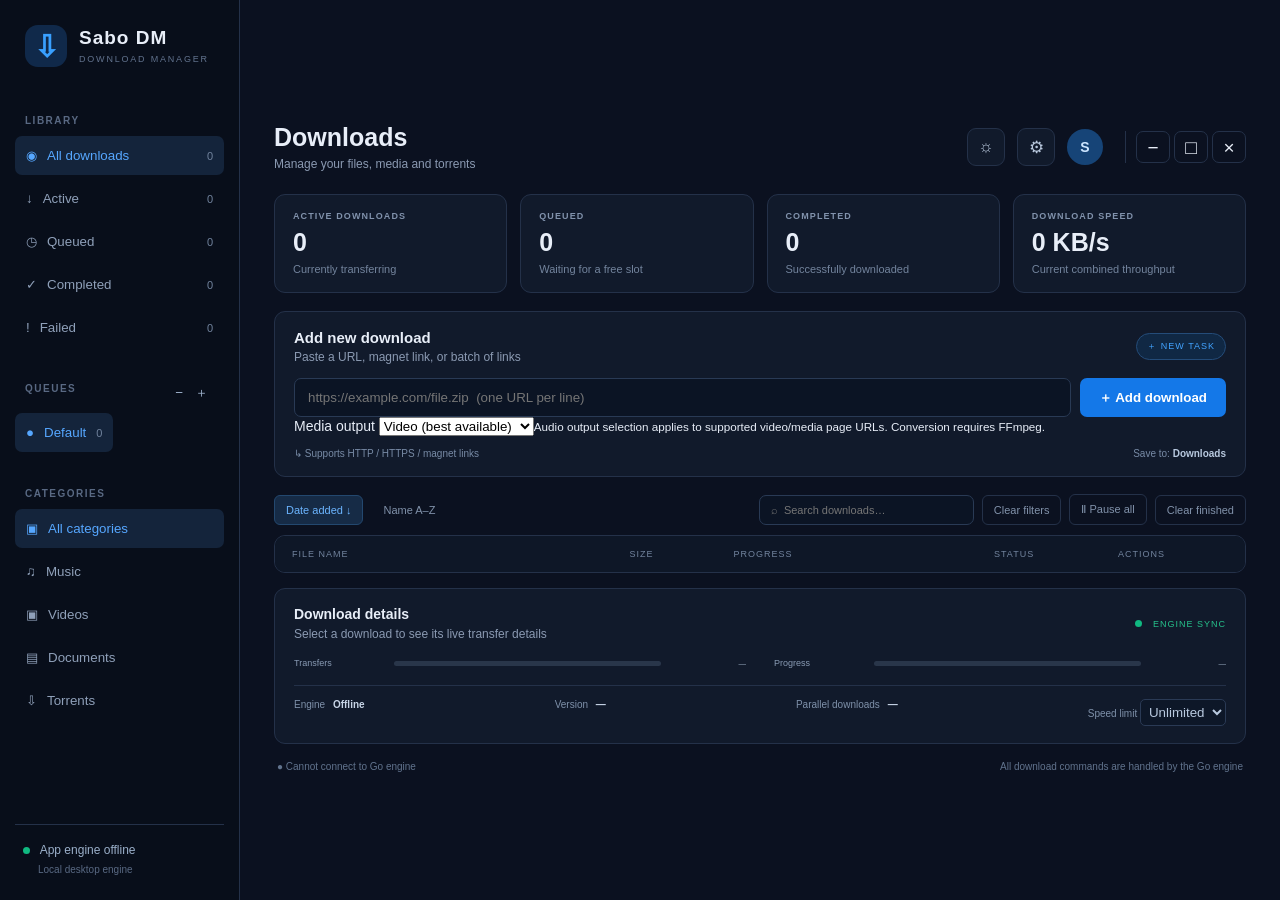
==== ui-preview/index.html @ c89e00c9 "Fix browser integration, confirmation flow, audio formats and updater" ====
<!doctype html>
<html lang="en"><head><meta charset="utf-8"><meta name="viewport" content="width=device-width,initial-scale=1"><title>Sabo DM — Download Manager</title><link rel="stylesheet" href="style.css"></head>
<body>
<div class="app">
  <aside class="sidebar">
    <div class="brand"><div class="logo">⇩</div><div><b>Sabo DM</b><small>DOWNLOAD MANAGER</small></div></div>
    <div class="navlabel">LIBRARY</div>
    <button class="nav active" data-filter="all">◉ <span>All downloads</span><i id="allCount">0</i></button>
    <button class="nav" data-filter="active">↓ <span>Active</span><i id="activeCount">0</i></button>
    <button class="nav" data-filter="queued">◷ <span>Queued</span><i id="queuedCount">0</i></button>
    <button class="nav" data-filter="done">✓ <span>Completed</span><i id="doneCount">0</i></button>
    <button class="nav" data-filter="failed">! <span>Failed</span><i id="failedCount">0</i></button>
    <div class="navlabel gap">QUEUES <span><button id="deleteQueue" title="Delete selected queue" aria-label="Delete selected queue">−</button><button id="addQueue" title="Create queue" aria-label="Create queue">＋</button></span></div>
    <div id="queuesList"><button class="nav active" data-queue="Default">● <span>Default</span><i>0</i></button></div>
    <div class="navlabel gap">CATEGORIES</div>
    <button class="nav category active" data-category="all">▣ <span>All categories</span></button>
    <button class="nav category" data-category="Music">♫ <span>Music</span></button>
    <button class="nav category" data-category="Videos">▣ <span>Videos</span></button>
    <button class="nav category" data-category="Documents">▤ <span>Documents</span></button>
    <button class="nav category" data-category="Torrents">⇩ <span>Torrents</span></button>
    <div class="sidebar-bottom"><span class="dot"></span> <span id="engineStatus">Connecting to Sabo DM…</span><small>Local desktop engine</small></div>
  </aside>
  <main>
    <header><div><h1>Downloads</h1><p>Manage your files, media and torrents</p></div>
      <div class="header-actions"><button class="iconbtn" id="theme" title="Toggle theme" aria-label="Toggle theme">☼</button><button class="iconbtn" id="settings" title="Settings" aria-label="Settings">⚙</button><div class="avatar" title="Sabo DM">S</div>
        <div class="window-controls" aria-label="Window controls"><button class="windowbtn" id="winMin" title="Minimize" aria-label="Minimize">−</button><button class="windowbtn" id="winMax" title="Maximize / Restore" aria-label="Maximize / Restore">□</button><button class="windowbtn close" id="winClose" title="Exit Sabo DM" aria-label="Exit Sabo DM">×</button></div>
      </div>
    </header>
    <section class="stats"><article><small>ACTIVE DOWNLOADS</small><strong id="statActive">0</strong><span>Currently transferring</span></article><article><small>QUEUED</small><strong id="statQueued">0</strong><span>Waiting for a free slot</span></article><article><small>COMPLETED</small><strong id="statDone">0</strong><span>Successfully downloaded</span></article><article><small>DOWNLOAD SPEED</small><strong id="statSpeed">0 KB/s</strong><span>Current combined throughput</span></article></section>
    <section class="addpanel"><div class="addtitle"><div><h2>Add new download</h2><p>Paste a URL, magnet link, or batch of links</p></div><span class="pill">＋ NEW TASK</span></div><div class="urlrow"><input id="url" placeholder="https://example.com/file.zip  (one URL per line)"/><button id="add" class="primary">＋ Add download</button></div><div class="media-options"><label>Media output <select id="mediaMode"><option value="video">Video (best available)</option><option value="mp3">Audio · MP3</option><option value="m4a">Audio · M4A</option><option value="aac">Audio · AAC</option><option value="opus">Audio · Opus</option><option value="wav">Audio · WAV</option><option value="flac">Audio · FLAC</option><option value="original">Audio · Original format</option></select></label><small>Audio output selection applies to supported video/media page URLs. Conversion requires FFmpeg.</small></div><div class="addfoot"><span>↳ Supports HTTP / HTTPS / magnet links</span><span>Save to: <b id="saveDir">Downloads</b></span></div></section>
    <section class="toolbar"><div class="tabs"><button class="tab selected" id="sortDate">Date added ↓</button><button class="tab" id="sortName">Name A–Z</button></div><div class="tools"><input id="search" placeholder="⌕  Search downloads…"/><button class="smallbtn" id="clear">Clear filters</button><button class="smallbtn" id="pauseAll">Ⅱ Pause all</button><button class="smallbtn" id="clearFinished">Clear finished</button></div></section>
    <section class="download-list" id="list"><div class="listhead"><span>FILE NAME</span><span>SIZE</span><span>PROGRESS</span><span>STATUS</span><span>ACTIONS</span></div><div id="rows"></div></section>
    <section class="detail"><div class="detailhead"><div><h3>Download details</h3><p id="detailText">Select a download to see its live transfer details</p></div><span class="live"><i></i> ENGINE SYNC</span></div><div class="segments"><div><span>Transfers</span><div class="track"><b id="detailTransfer" style="width:0%"></b></div><small id="detailSegmentCount">—</small></div><div><span>Progress</span><div class="track"><b id="detailProgress" style="width:0%"></b></div><small id="detailPercent">—</small></div></div><div class="detailfoot"><span>Engine <b id="engineReady">Checking…</b></span><span>Version <b id="appVersion">—</b></span><span>Parallel downloads <b id="parallelCount">—</b></span><label>Speed limit <select id="speedLimit"><option value="0">Unlimited</option><option value="1024">1 MB/s</option><option value="5120">5 MB/s</option><option value="10240">10 MB/s</option></select></label></div></section>
    <footer><span id="footerStatus">● Connecting to engine…</span><span>All download commands are handled by the Go engine</span></footer>
  </main>
</div>
<div id="settingsPanel" class="modal hidden" role="dialog" aria-modal="true" aria-labelledby="settingsTitle"><div class="modal-card settings-card"><div class="modal-head"><div><h2 id="settingsTitle">Sabo DM Settings</h2><p>Application tools, updates and appearance</p></div><button id="settingsClose" class="windowbtn" aria-label="Close settings">×</button></div>
  <div class="settings-section"><h3>Appearance</h3><label class="setting-row">Theme <select id="appearance"><option value="dark">Dark</option><option value="light">Light</option></select></label></div>
  <div class="settings-section"><h3>Media tools</h3><div class="tool-row"><div><b>FFmpeg / FFprobe</b><small id="ffmpegStatus">Checking… — required for MP3, AAC, Opus, WAV and FLAC conversion.</small></div><button id="installFFmpeg" class="smallbtn">Install FFmpeg</button></div><div class="tool-row"><div><b>yt-dlp</b><small id="ytdlpStatus">Checking… — required for supported video and audio sites.</small></div><button id="updateYtDlp" class="smallbtn">Install / Update</button></div></div>
  <div class="settings-section"><h3>Software update</h3><div class="tool-row"><div><b>Update Version</b><small id="updateStatus">Current version: —. Check GitHub for the latest stable release.</small></div><button id="checkUpdate" class="smallbtn">Check for updates</button></div><button id="installUpdate" class="primary hidden">Download and install update</button><a id="releaseLink" target="_blank" rel="noreferrer" class="release-link hidden">View release notes on GitHub ↗</a></div>
  <div class="modal-actions"><button id="settingsDone" class="primary">Done</button></div>
</div></div>
<div id="queuePanel" class="modal hidden" role="dialog" aria-modal="true" aria-labelledby="queueTitle"><div class="modal-card"><div class="modal-head"><h2 id="queueTitle">Create download queue</h2><button id="queueClose" class="windowbtn" aria-label="Close">×</button></div><p>Give this queue a name. You can assign downloads to it from the dashboard.</p><label class="setting-row">Queue name <input id="queueName" maxlength="40" placeholder="For example: Work files"/></label><div class="modal-actions"><button id="queueCancel" class="smallbtn">Cancel</button><button id="queueCreate" class="primary">Create queue</button></div></div></div>
<div id="toast" role="status"></div><script src="app.js"></script>
</body></html>
---- ui-preview/style.css ----
:root{--bg:#0b1120;--panel:#111a2b;--panel2:#151f32;--line:#243149;--text:#e8eef8;--muted:#8b9ab2;--blue:#2785f5;--green:#10b981;--purple:#8b7cf6}*{box-sizing:border-box}body{margin:0;background:var(--bg);color:var(--text);font:14px 'Segoe UI',Arial,sans-serif}.app{display:grid;grid-template-columns:240px 1fr;min-height:100vh}.sidebar{background:#080e1a;border-right:1px solid var(--line);padding:25px 15px;display:flex;flex-direction:column}.brand{display:flex;align-items:center;gap:12px;padding:0 10px 34px}.logo{width:42px;height:42px;border-radius:13px;background:#10294a;color:#39a0ff;display:grid;place-items:center;font-size:30px;font-weight:700}.brand b{display:block;font-size:19px;letter-spacing:1px}.brand small{font-size:9px;color:#62738e;letter-spacing:1.8px}.navlabel{font-size:10px;font-weight:700;letter-spacing:1.5px;color:#596983;padding:14px 10px 8px;display:flex;justify-content:space-between}.navlabel button{background:none;border:0;color:#9db1cb;cursor:pointer}.nav{height:39px;text-align:left;background:none;border:0;color:#8fa0b9;border-radius:7px;padding:0 11px;margin:2px 0;display:flex;align-items:center;gap:10px;cursor:pointer}.nav span{flex:1}.nav i{font-style:normal;font-size:11px;color:#71839d}.nav.active{background:#14243b;color:#56a7ff}.gap{margin-top:20px}.sidebar-bottom{margin-top:auto;border-top:1px solid var(--line);padding:18px 8px 0;color:#9bb0ca;font-size:12px}.sidebar-bottom small{display:block;color:#596983;padding:7px 0 0 15px}.dot,.live i{display:inline-block;width:7px;height:7px;border-radius:50%;background:var(--green);margin-right:7px}main{padding:28px 34px 16px;max-width:1600px;width:100%;margin:auto}header{display:flex;align-items:center;justify-content:space-between;margin-bottom:23px}h1{font-size:25px;margin:0 0 5px}p{margin:0;color:var(--muted);font-size:12px}.header-actions{display:flex;align-items:center;gap:12px}.iconbtn{background:var(--panel);border:1px solid var(--line);border-radius:9px;color:#b8c7dc;width:38px;height:38px;font-size:17px;cursor:pointer}.avatar{width:36px;height:36px;border-radius:50%;background:#164477;display:grid;place-items:center;color:#cce5ff;font-weight:700}.stats{display:grid;grid-template-columns:repeat(4,1fr);gap:13px;margin-bottom:18px}.stats article,.addpanel,.download-list,.detail{background:var(--panel);border:1px solid var(--line);border-radius:11px}.stats article{padding:16px 18px}.stats small{display:block;color:#8192ac;font-size:9px;letter-spacing:1.1px;font-weight:700}.stats strong{display:block;font-size:25px;margin:7px 0 3px}.stats em{font-size:12px;font-style:normal;color:#a9bad1}.stats span{font-size:11px;color:#73849d}.addpanel{padding:17px 19px;margin-bottom:17px}.addtitle{display:flex;justify-content:space-between;align-items:center;margin-bottom:14px}h2{font-size:15px;margin:0 0 4px}.pill{font-size:9px;letter-spacing:1px;color:#42a3ff;border:1px solid #244c79;background:#102844;border-radius:20px;padding:6px 10px}.urlrow{display:flex;gap:9px}.urlrow input,.tools input{background:#0b1424;border:1px solid #293a55;border-radius:7px;color:var(--text);padding:11px 13px;outline:none}.urlrow input{flex:1}.primary{border:0;background:#1478e8;color:white;border-radius:7px;padding:0 19px;font-weight:600;cursor:pointer}.addfoot{display:flex;justify-content:space-between;color:#788ba6;font-size:10px;margin-top:12px}.addfoot b{color:#b8c9df}.addfoot a{color:#4da5ff;text-decoration:none}.toolbar{display:flex;justify-content:space-between;align-items:center;margin:17px 0 10px}.tabs,.tools{display:flex;align-items:center;gap:8px}.tab,.smallbtn{background:none;border:1px solid transparent;color:#8192aa;padding:8px 11px;border-radius:6px;font-size:11px;cursor:pointer}.tab.selected{background:#162b46;color:#6cb5ff;border-color:#23486f}.tools input{width:215px;padding:8px 11px;font-size:11px}.smallbtn{border-color:var(--line)}.download-list{overflow:hidden}.listhead,.download-row{display:grid;grid-template-columns:minmax(180px,2.1fr) 90px minmax(180px,1.6fr) 110px 110px;gap:14px;align-items:center;padding:13px 17px}.listhead{font-size:9px;letter-spacing:1px;color:#72849e;background:#0e1727}.download-row{border-top:1px solid #1e2b40;font-size:11px}.file{display:flex;align-items:center;gap:10px;min-width:0}.fileicon{width:32px;height:32px;display:grid;place-items:center;border-radius:8px;background:#172e4a;color:#57aaff;font-size:16px}.filename{white-space:nowrap;overflow:hidden;text-overflow:ellipsis;font-weight:600}.sub{display:block;color:#71839d;font-size:9px;margin-top:4px}.size{color:#9cacc2}.progressline{height:5px;background:#28364c;border-radius:9px;overflow:hidden;margin-bottom:6px}.progressline b{display:block;height:100%;background:linear-gradient(90deg,#167ce8,#25a5ff);border-radius:9px}.pct{font-size:9px;color:#8fa3bf}.status{color:#5ab3ff}.status.done{color:#24c58b}.status.queued{color:#eab65c}.actions{display:flex;gap:5px}.actions button{background:#17243a;border:1px solid #2a3a55;color:#a8bdd7;border-radius:5px;padding:5px 8px;cursor:pointer}.detail{margin-top:15px;padding:17px 19px}.detailhead{display:flex;justify-content:space-between;align-items:center;margin-bottom:17px}h3{font-size:14px;margin:0 0 5px}.live{font-size:9px;color:#26c18b;letter-spacing:1px}.segments{display:grid;grid-template-columns:1fr 1fr;gap:13px 28px}.segments>div{display:grid;grid-template-columns:90px 1fr 75px;align-items:center;gap:10px;font-size:9px;color:#899bb4}.segments small{text-align:right;color:#9eafc6}.track{height:5px;background:#29364a;border-radius:9px;overflow:hidden}.track b{height:100%;display:block;background:#1689f8}.detailfoot{display:flex;justify-content:space-between;border-top:1px solid var(--line);margin-top:17px;padding-top:13px;color:#7f91aa;font-size:10px}.detailfoot b{color:#c8d5e7;margin-left:5px}.detailfoot select{background:#0d1728;color:#b8c9df;border:1px solid #2a3a55;border-radius:5px;padding:4px}footer{display:flex;justify-content:space-between;color:#61738d;font-size:10px;padding:17px 3px}#toast{position:fixed;bottom:22px;right:24px;background:#173a31;border:1px solid #21634f;color:#a6f1d6;padding:11px 16px;border-radius:8px;opacity:0;transform:translateY(8px);transition:.2s;pointer-events:none}#toast.show{opacity:1;transform:none}.light{--bg:#edf2f8;--panel:#fff;--panel2:#f5f8fc;--line:#d9e2ee;--text:#1b2a40;--muted:#65758c}.light .sidebar{background:#e4ebf4}.light .nav{color:#5d6e86}.light .nav.active{background:#d8e8fa}.light .urlrow input,.light .tools input,.light .detailfoot select{background:#f5f8fc;color:#253750}.light .listhead{background:#f1f5fa}.light .download-row{border-color:#e6ebf2}.light .track,.light .progressline{background:#dce5f0}
@media(max-width:950px){.app{grid-template-columns:190px 1fr}.sidebar{padding:16px 10px}main{padding:20px 16px}.stats{grid-template-columns:repeat(2,1fr)}.listhead,.download-row{grid-template-columns:minmax(140px,2fr) 70px minmax(120px,1fr) 90px 80px;gap:7px;padding:11px}.detailfoot{flex-wrap:wrap;gap:12px}}@media(max-width:700px){.app{grid-template-columns:1fr}.sidebar{display:none}.toolbar{align-items:flex-start;gap:10px;flex-direction:column}.tools{width:100%}.tools input{flex:1}.listhead{display:none}.download-row{grid-template-columns:1fr 70px}.download-row>*:nth-child(3),.download-row>*:nth-child(4){grid-column:1/-1}.actions{justify-content:flex-end}.segments{grid-template-columns:1fr}.addfoot{gap:8px;flex-direction:column}}

.segment-mini{display:flex;gap:2px;margin-top:6px;height:4px;max-width:250px}.segment-mini i{display:block;position:relative;flex:1;min-width:2px;background:#29384e;border-radius:3px;overflow:hidden}.segment-mini i b{display:block;height:100%;background:#16c784;border-radius:3px}.light .segment-mini i{background:#d8e2ef}


/* Native desktop window controls hosted inside the WebView2 dashboard. */
.window-controls{display:flex;align-items:center;gap:4px;margin-left:10px;padding-left:10px;border-left:1px solid var(--line)}
.windowbtn{width:34px;height:32px;border:1px solid var(--line);border-radius:7px;background:var(--surface);color:var(--text);font-size:19px;line-height:1;cursor:pointer;display:inline-flex;align-items:center;justify-content:center}
.windowbtn:hover{background:var(--surface-hover)}
.windowbtn.close:hover{background:#dc3545;border-color:#dc3545;color:white}
.modal{position:fixed;inset:0;z-index:1000;background:#07101dcc;display:flex;align-items:center;justify-content:center;padding:20px}
.modal.hidden{display:none}
.modal-card{width:min(440px,100%);background:var(--panel);color:var(--text);border:1px solid var(--line);border-radius:16px;padding:22px;box-shadow:0 24px 80px #0008}
.modal-head{display:flex;align-items:center;justify-content:space-between;gap:12px}
.modal-head h2{margin:0;font-size:19px}
.modal-card p{color:var(--muted);font-size:13px}
.setting-row{display:flex;justify-content:space-between;align-items:center;gap:12px;margin:22px 0}
.setting-row select{background:var(--surface);color:var(--text);border:1px solid var(--line);border-radius:8px;padding:8px}
.modal-actions{display:flex;justify-content:flex-end}
@media(max-width:760px){.window-controls{gap:2px;margin-left:4px;padding-left:4px}.windowbtn{width:29px;height:29px}}
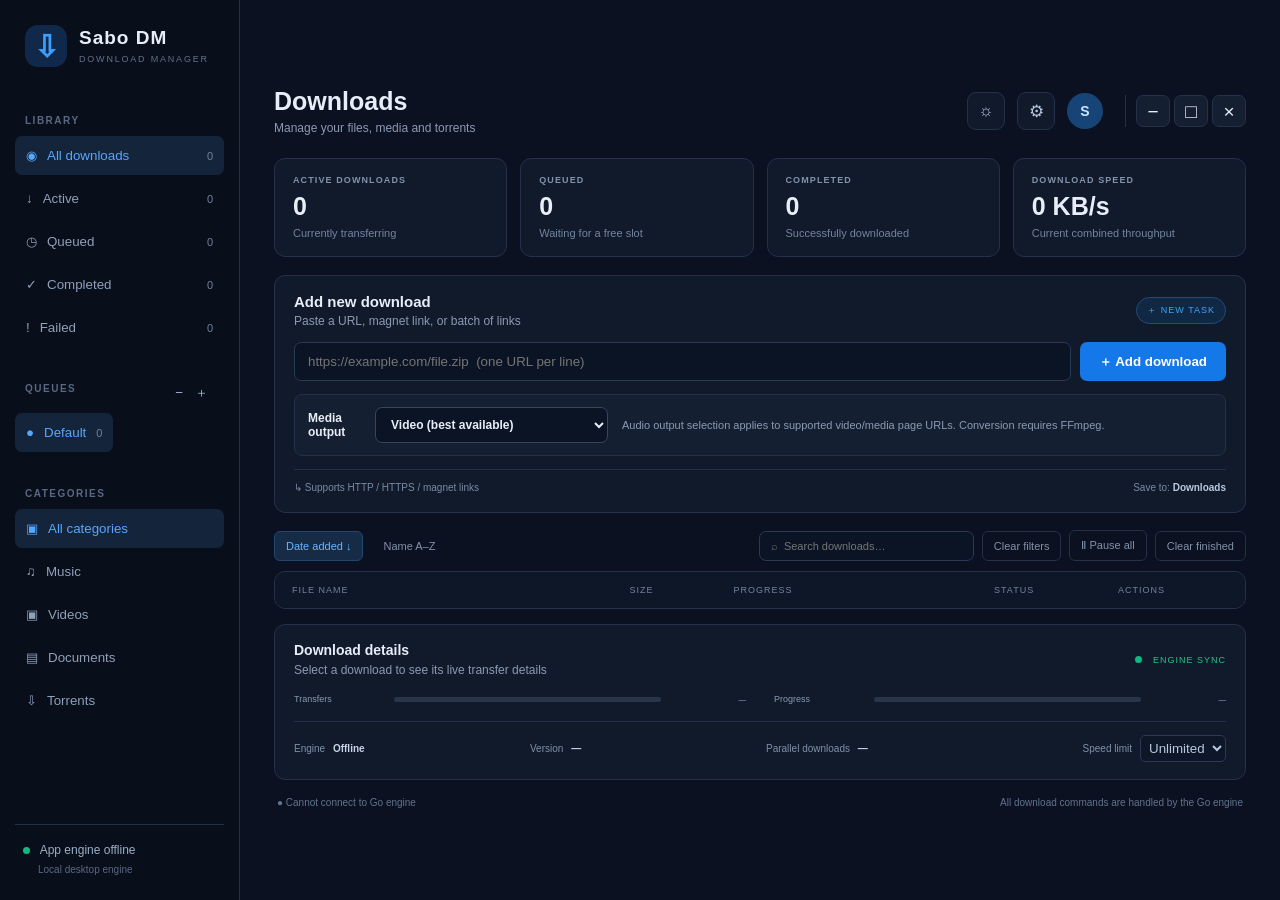
==== commit bc021669: "New version ( v.1.3.1 )" ====
--- a/ui-preview/index.html
+++ b/ui-preview/index.html
@@ -27,7 +27,7 @@
       </div>
     </header>
     <section class="stats"><article><small>ACTIVE DOWNLOADS</small><strong id="statActive">0</strong><span>Currently transferring</span></article><article><small>QUEUED</small><strong id="statQueued">0</strong><span>Waiting for a free slot</span></article><article><small>COMPLETED</small><strong id="statDone">0</strong><span>Successfully downloaded</span></article><article><small>DOWNLOAD SPEED</small><strong id="statSpeed">0 KB/s</strong><span>Current combined throughput</span></article></section>
-    <section class="addpanel"><div class="addtitle"><div><h2>Add new download</h2><p>Paste a URL, magnet link, or batch of links</p></div><span class="pill">＋ NEW TASK</span></div><div class="urlrow"><input id="url" placeholder="https://example.com/file.zip  (one URL per line)"/><button id="add" class="primary">＋ Add download</button></div><div class="media-options"><label>Media output <select id="mediaMode"><option value="video">Video (best available)</option><option value="mp3">Audio · MP3</option><option value="m4a">Audio · M4A</option><option value="aac">Audio · AAC</option><option value="opus">Audio · Opus</option><option value="wav">Audio · WAV</option><option value="flac">Audio · FLAC</option><option value="original">Audio · Original format</option></select></label><small>Audio output selection applies to supported video/media page URLs. Conversion requires FFmpeg.</small></div><div class="addfoot"><span>↳ Supports HTTP / HTTPS / magnet links</span><span>Save to: <b id="saveDir">Downloads</b></span></div></section>
+    <section class="addpanel"><div class="addtitle"><div><h2>Add new download</h2><p>Paste a URL, magnet link, or batch of links</p></div><span class="pill">＋ NEW TASK</span></div><div class="urlrow"><input id="url" placeholder="https://example.com/file.zip  (one URL per line)"/><button id="add" class="primary">＋ Add download</button></div><div class="media-options"><label class="media-label"><span>Media output</span><select id="mediaMode"><option value="video">Video (best available)</option><option value="mp3">Audio · MP3</option><option value="m4a">Audio · M4A</option><option value="aac">Audio · AAC</option><option value="opus">Audio · Opus</option><option value="wav">Audio · WAV</option><option value="flac">Audio · FLAC</option><option value="original">Audio · Original format</option></select></label><small>Audio output selection applies to supported video/media page URLs. Conversion requires FFmpeg.</small></div><div class="addfoot"><span>↳ Supports HTTP / HTTPS / magnet links</span><span>Save to: <b id="saveDir">Downloads</b></span></div></section>
     <section class="toolbar"><div class="tabs"><button class="tab selected" id="sortDate">Date added ↓</button><button class="tab" id="sortName">Name A–Z</button></div><div class="tools"><input id="search" placeholder="⌕  Search downloads…"/><button class="smallbtn" id="clear">Clear filters</button><button class="smallbtn" id="pauseAll">Ⅱ Pause all</button><button class="smallbtn" id="clearFinished">Clear finished</button></div></section>
     <section class="download-list" id="list"><div class="listhead"><span>FILE NAME</span><span>SIZE</span><span>PROGRESS</span><span>STATUS</span><span>ACTIONS</span></div><div id="rows"></div></section>
     <section class="detail"><div class="detailhead"><div><h3>Download details</h3><p id="detailText">Select a download to see its live transfer details</p></div><span class="live"><i></i> ENGINE SYNC</span></div><div class="segments"><div><span>Transfers</span><div class="track"><b id="detailTransfer" style="width:0%"></b></div><small id="detailSegmentCount">—</small></div><div><span>Progress</span><div class="track"><b id="detailProgress" style="width:0%"></b></div><small id="detailPercent">—</small></div></div><div class="detailfoot"><span>Engine <b id="engineReady">Checking…</b></span><span>Version <b id="appVersion">—</b></span><span>Parallel downloads <b id="parallelCount">—</b></span><label>Speed limit <select id="speedLimit"><option value="0">Unlimited</option><option value="1024">1 MB/s</option><option value="5120">5 MB/s</option><option value="10240">10 MB/s</option></select></label></div></section>
@@ -35,7 +35,10 @@
   </main>
 </div>
 <div id="settingsPanel" class="modal hidden" role="dialog" aria-modal="true" aria-labelledby="settingsTitle"><div class="modal-card settings-card"><div class="modal-head"><div><h2 id="settingsTitle">Sabo DM Settings</h2><p>Application tools, updates and appearance</p></div><button id="settingsClose" class="windowbtn" aria-label="Close settings">×</button></div>
-  <div class="settings-section"><h3>Appearance</h3><label class="setting-row">Theme <select id="appearance"><option value="dark">Dark</option><option value="light">Light</option></select></label></div>
+  <div class="settings-section"><h3>Appearance</h3>
+    <label class="setting-row"><span>Theme</span><select id="appearance"><option value="dark">Dark</option><option value="light">Light</option></select></label>
+    <label class="setting-row"><span>Language</span><select id="language"><option value="en">English (Primary)</option><option value="ar">العربية</option><option value="fr">Français</option></select></label>
+  </div>
   <div class="settings-section"><h3>Media tools</h3><div class="tool-row"><div><b>FFmpeg / FFprobe</b><small id="ffmpegStatus">Checking… — required for MP3, AAC, Opus, WAV and FLAC conversion.</small></div><button id="installFFmpeg" class="smallbtn">Install FFmpeg</button></div><div class="tool-row"><div><b>yt-dlp</b><small id="ytdlpStatus">Checking… — required for supported video and audio sites.</small></div><button id="updateYtDlp" class="smallbtn">Install / Update</button></div></div>
   <div class="settings-section"><h3>Software update</h3><div class="tool-row"><div><b>Update Version</b><small id="updateStatus">Current version: —. Check GitHub for the latest stable release.</small></div><button id="checkUpdate" class="smallbtn">Check for updates</button></div><button id="installUpdate" class="primary hidden">Download and install update</button><a id="releaseLink" target="_blank" rel="noreferrer" class="release-link hidden">View release notes on GitHub ↗</a></div>
   <div class="modal-actions"><button id="settingsDone" class="primary">Done</button></div>
--- a/ui-preview/style.css
+++ b/ui-preview/style.css
@@ -19,3 +19,45 @@
 .setting-row select{background:var(--surface);color:var(--text);border:1px solid var(--line);border-radius:8px;padding:8px}
 .modal-actions{display:flex;justify-content:flex-end}
 @media(max-width:760px){.window-controls{gap:2px;margin-left:4px;padding-left:4px}.windowbtn{width:29px;height:29px}}
+
+
+/* v1.3.1 visual cleanup: consistent surfaces, spacing and readable controls. */
+:root{--surface:var(--panel2);--surface-hover:#20314a}
+.media-options{display:grid;grid-template-columns:minmax(210px,300px) minmax(240px,1fr);align-items:center;gap:14px;margin-top:13px;padding:12px 13px;background:var(--panel2);border:1px solid var(--line);border-radius:8px}
+.media-options label{display:flex;align-items:center;gap:12px;min-width:0;color:var(--text);font-size:12px;font-weight:600}
+.media-options select{min-width:0;width:100%;background:#0b1424;color:var(--text);border:1px solid #344762;border-radius:7px;padding:9px 32px 9px 11px;font:inherit;line-height:1.35;accent-color:var(--blue)}
+.media-options small{display:block;color:var(--muted);font-size:11px;line-height:1.5}
+.light .media-options{background:#f3f6fb}
+.light .media-options select{background:#fff;color:#1b2a40;border-color:#cbd7e6}
+.addfoot{margin-top:13px;padding-top:10px;border-top:1px solid var(--line);line-height:1.5}
+.settings-card{width:min(620px,calc(100vw - 32px));max-height:min(82vh,760px);overflow:auto;padding:24px;display:flex;flex-direction:column;gap:16px}
+.settings-card .modal-head{padding-bottom:14px;border-bottom:1px solid var(--line)}
+.settings-card .modal-head p{margin-top:5px;line-height:1.5}
+.settings-section{background:var(--panel2);border:1px solid var(--line);border-radius:11px;padding:16px;display:flex;flex-direction:column;gap:12px}
+.settings-section h3{font-size:12px;letter-spacing:.04em;text-transform:uppercase;color:var(--muted);margin:0 0 2px}
+.setting-row{margin:0;min-height:42px;padding:9px 0;border-bottom:1px solid var(--line);font-size:13px;color:var(--text)}
+.setting-row:last-child{border-bottom:0}
+.setting-row select,.setting-row input{min-width:160px;max-width:240px;background:var(--panel);color:var(--text);border:1px solid #354966;border-radius:8px;padding:9px 11px;font:inherit}
+.tool-row{display:flex;align-items:center;justify-content:space-between;gap:16px;padding:12px 0;border-bottom:1px solid var(--line)}
+.tool-row:last-child{border-bottom:0}
+.tool-row>div{display:flex;flex:1;min-width:0;flex-direction:column;gap:5px}
+.tool-row b{font-size:13px;color:var(--text)}
+.tool-row small{font-size:11px;line-height:1.5;color:var(--muted)}
+.settings-card .smallbtn{flex:0 0 auto;color:var(--text);border-color:#3a4e6b;background:var(--panel);padding:9px 12px;font-size:12px}
+.settings-card .smallbtn:hover,.setting-row select:focus,.media-options select:focus{border-color:var(--blue);outline:2px solid #2785f522}
+.settings-card .primary{min-height:38px;padding:0 16px}
+.settings-card #installUpdate{align-self:flex-start}
+.release-link{font-size:12px;color:#55a7ff;text-decoration:none;margin-top:-5px}
+.modal-actions{padding-top:4px}
+.detailfoot{display:grid;grid-template-columns:repeat(4,minmax(0,1fr));gap:12px;align-items:center;line-height:1.5}
+.detailfoot>span,.detailfoot>label{min-width:0;white-space:nowrap}
+.detailfoot label{display:flex;align-items:center;gap:8px;justify-content:flex-end}
+.detailfoot select{max-width:130px}
+[dir="rtl"]{direction:rtl}
+[dir="rtl"] .sidebar{border-right:0;border-left:1px solid var(--line)}
+[dir="rtl"] .nav{text-align:right}
+[dir="rtl"] .addfoot{flex-direction:row}
+[dir="rtl"] .settings-card .tool-row{flex-direction:row}
+[dir="rtl"] .detailfoot label{justify-content:flex-start}
+@media(max-width:900px){.media-options{grid-template-columns:1fr}.detailfoot{grid-template-columns:repeat(2,minmax(0,1fr))}}
+@media(max-width:600px){.settings-card{padding:16px}.tool-row{align-items:flex-start;flex-direction:column}.settings-card .smallbtn{align-self:flex-start}.detailfoot{grid-template-columns:1fr}.detailfoot label{justify-content:space-between}}
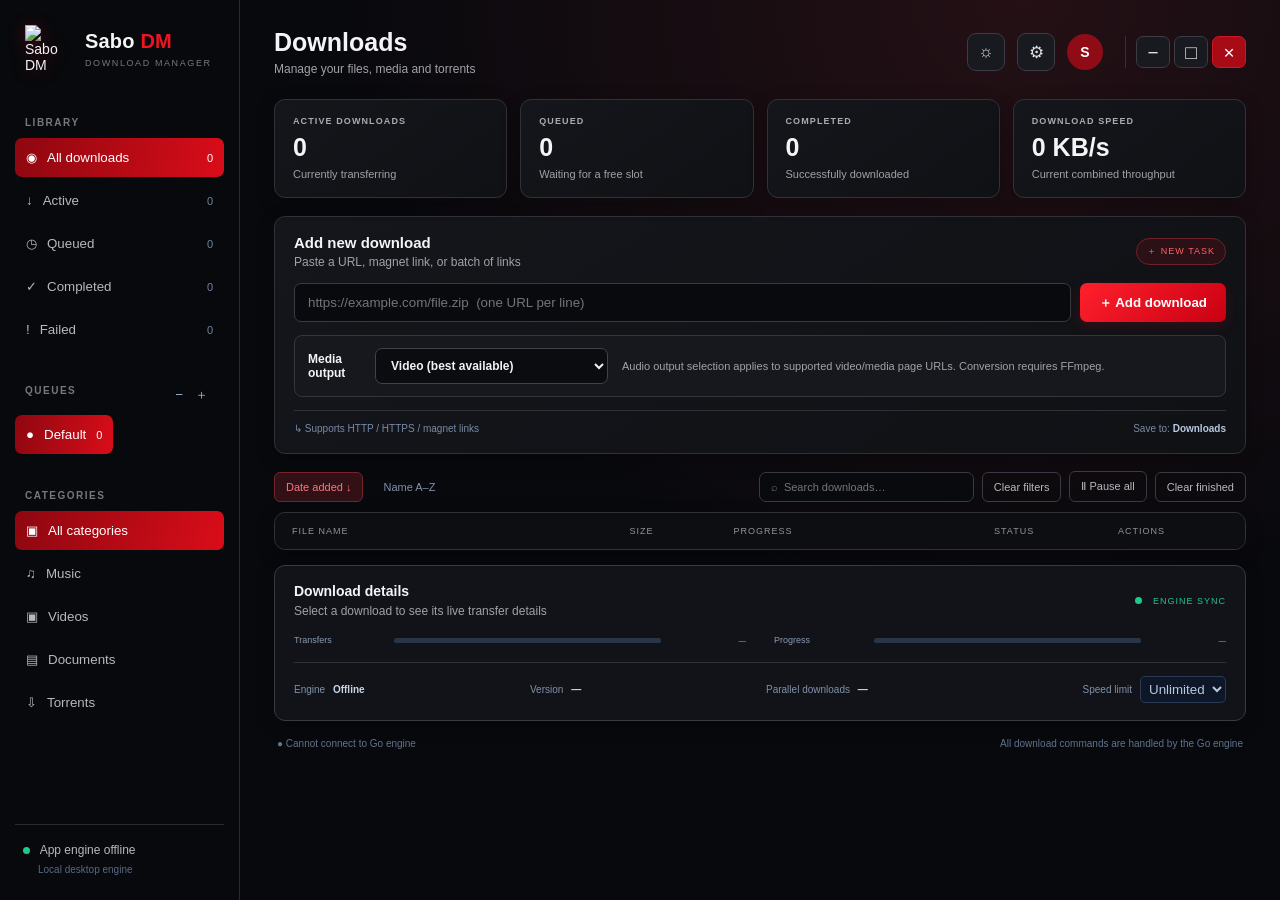
==== commit 429e79e9: "Fix previous issues and new version v.1.3.4" ====
--- a/ui-preview/index.html
+++ b/ui-preview/index.html
@@ -3,7 +3,7 @@
 <body>
 <div class="app">
   <aside class="sidebar">
-    <div class="brand"><div class="logo">⇩</div><div><b>Sabo DM</b><small>DOWNLOAD MANAGER</small></div></div>
+    <div class="brand"><img class="brand-logo" src="sabo-logo.png" alt="Sabo DM logo"><div><b><span class="brand-sabo">Sabo</span> <span class="brand-dm">DM</span></b><small>DOWNLOAD MANAGER</small></div></div>
     <div class="navlabel">LIBRARY</div>
     <button class="nav active" data-filter="all">◉ <span>All downloads</span><i id="allCount">0</i></button>
     <button class="nav" data-filter="active">↓ <span>Active</span><i id="activeCount">0</i></button>
@@ -23,7 +23,7 @@
   <main>
     <header><div><h1>Downloads</h1><p>Manage your files, media and torrents</p></div>
       <div class="header-actions"><button class="iconbtn" id="theme" title="Toggle theme" aria-label="Toggle theme">☼</button><button class="iconbtn" id="settings" title="Settings" aria-label="Settings">⚙</button><div class="avatar" title="Sabo DM">S</div>
-        <div class="window-controls" aria-label="Window controls"><button class="windowbtn" id="winMin" title="Minimize" aria-label="Minimize">−</button><button class="windowbtn" id="winMax" title="Maximize / Restore" aria-label="Maximize / Restore">□</button><button class="windowbtn close" id="winClose" title="Exit Sabo DM" aria-label="Exit Sabo DM">×</button></div>
+        <div class="window-controls" aria-label="Window controls"><button class="windowbtn" id="winMin" title="Minimize" aria-label="Minimize">−</button><button class="windowbtn" id="winMax" title="Maximize / Restore" aria-label="Maximize / Restore">□</button><button class="windowbtn close" id="winClose" title="Close to tray" aria-label="Close to tray">×</button></div>
       </div>
     </header>
     <section class="stats"><article><small>ACTIVE DOWNLOADS</small><strong id="statActive">0</strong><span>Currently transferring</span></article><article><small>QUEUED</small><strong id="statQueued">0</strong><span>Waiting for a free slot</span></article><article><small>COMPLETED</small><strong id="statDone">0</strong><span>Successfully downloaded</span></article><article><small>DOWNLOAD SPEED</small><strong id="statSpeed">0 KB/s</strong><span>Current combined throughput</span></article></section>
--- a/ui-preview/style.css
+++ b/ui-preview/style.css
@@ -61,3 +61,98 @@
 [dir="rtl"] .detailfoot label{justify-content:flex-start}
 @media(max-width:900px){.media-options{grid-template-columns:1fr}.detailfoot{grid-template-columns:repeat(2,minmax(0,1fr))}}
 @media(max-width:600px){.settings-card{padding:16px}.tool-row{align-items:flex-start;flex-direction:column}.settings-card .smallbtn{align-self:flex-start}.detailfoot{grid-template-columns:1fr}.detailfoot label{justify-content:space-between}}
+
+/* Adaptive viewport layout: no outer page scrollbar; content scrolls only when needed. */
+html,body{width:100%;height:100%;min-height:0;overflow:hidden}.app{height:100dvh;min-height:0;max-height:100dvh;overflow:hidden}.sidebar{height:100%;min-height:0;overflow-y:auto;overscroll-behavior:contain}main{height:100%;min-height:0;overflow-y:auto;overflow-x:hidden;overscroll-behavior:contain;padding-bottom:14px}
+@media(max-height:760px){main{padding-top:14px;padding-bottom:10px}.brand{padding-bottom:18px}.stats article{padding:11px 14px}.addpanel{padding:13px 15px;margin-bottom:10px}.detail{padding:12px 15px;margin-top:10px}.toolbar{margin:10px 0 7px}.detailfoot{margin-top:10px;padding-top:9px}}
+@media(max-width:950px){.app{grid-template-columns:190px minmax(0,1fr)}main{min-width:0}.listhead,.download-row{grid-template-columns:minmax(120px,2fr) 65px minmax(100px,1fr) 80px 75px}}
+@media(max-width:700px){.app{grid-template-columns:1fr}.sidebar{display:none}main{padding:14px 12px;overflow-y:auto}.stats{grid-template-columns:repeat(2,minmax(0,1fr))}.urlrow{flex-wrap:wrap}.urlrow input{min-width:0;flex-basis:100%}.urlrow .primary{min-height:38px}.toolbar{flex-wrap:wrap}.tools{flex-wrap:wrap}.tools input{min-width:0;width:100%}}
+
+/* Sabo DM v1.3.4 — unified black / red visual identity */
+:root{
+ --bg:#08090d;--panel:#111216;--panel2:#191a20;--line:#303139;
+ --text:#f4f4f6;--muted:#a1a1aa;--blue:#ed101b;--green:#18b879;--purple:#d91b2b;
+ --accent:#ed101b;--accent-soft:#351015;--accent-border:#78212a;
+}
+body{background:radial-gradient(ellipse at 80% 0%,#241015 0%,#08090d 48%);color:var(--text)}
+.sidebar{background:#08090c;border-right-color:#292a30}
+.brand{gap:12px;padding-bottom:30px}
+.brand-logo{width:48px;height:48px;object-fit:contain;filter:drop-shadow(0 2px 8px #c9001850)}
+.brand b{font-size:20px;letter-spacing:.2px}
+.brand-sabo{color:#f5f5f6}.brand-dm{color:#f01420}
+.brand small{color:#777780;letter-spacing:1.6px}
+.logo{background:#17181d;color:#f01420}
+.nav{color:#b7b7c0}
+.nav.active{background:linear-gradient(100deg,#8e0710,#d90d19);color:#fff}
+.nav.active i{color:#fff}
+.nav:hover,.iconbtn:hover,.smallbtn:hover,.windowbtn:hover{border-color:#a8202b;color:#fff}
+.navlabel{color:#777780}
+.stats article,.addpanel,.download-list,.detail{background:linear-gradient(145deg,#15161b,#101115);border-color:#303139;box-shadow:0 5px 18px #0004}
+.stats small{color:#aaaab3}
+.stats em,.stats span{color:#a0a0aa}
+.pill{color:#ff626a;border-color:#72202a;background:#2b1015}
+.urlrow input,.tools input{background:#090a0e;border-color:#393a43;color:#fff}
+.urlrow input:focus,.tools input:focus,select:focus{border-color:#ef1a25;box-shadow:0 0 0 2px #ef1a2520}
+.primary{background:linear-gradient(135deg,#ff202c,#c90012);color:#fff;box-shadow:0 4px 12px #b0001c35}
+.primary:hover{filter:brightness(1.12)}
+.addfoot a{color:#ff535d}
+.tab.selected{background:#321116;color:#ff737a;border-color:#76232d}
+.smallbtn{border-color:#393a43;color:#b8b8c0}
+.listhead{background:#0d0e12;color:#92929c}
+.download-row{border-top-color:#292a31}
+.fileicon{background:#2a1116;color:#ff626a}
+.progressline b{background:linear-gradient(90deg,#b90012,#ff303b)}
+.status{color:#ff626a}
+.status.done{color:#22c88a}
+.status.queued{color:#f0b54a}
+.actions button,.iconbtn,.windowbtn{background:#191a20;border-color:#3b3c45;color:#e0e0e5}
+.avatar{background:#8f0c17;color:#fff}
+.windowbtn.close{background:#a60b16;border-color:#cf1723;color:#fff}
+.windowbtn.close:hover{background:#e20e1d}
+.detail,.settings-modal,.modal{background:#121318;border-color:#383941}
+button,select{accent-color:#ed101b}
+.sidebar-bottom{border-color:#292a30;color:#b8b8c0}
+.dot,.live i{background:#20c98b}
+.media-options{background:#17181e;border-color:#34353d}
+.media-label select,select{background:#0b0c10;color:#f2f2f4;border-color:#41424a}
+@media(max-height:760px){
+ main{padding:16px 20px 10px}
+ .brand{padding-bottom:18px}
+ .stats article{padding:11px 14px}
+ .addpanel{padding:13px 15px;margin-bottom:10px}
+ .toolbar{margin:10px 0 7px}
+ .detail{padding:12px 15px;margin-top:10px}
+}
+@media(max-width:900px){
+ .app{grid-template-columns:205px minmax(0,1fr)}
+ main{padding:18px 16px}
+ .stats{grid-template-columns:repeat(2,minmax(0,1fr))}
+ .listhead,.download-row{grid-template-columns:minmax(120px,2fr) 70px minmax(90px,1fr) 80px 70px;gap:8px;padding:10px}
+}
+
+/* Keep the native window viewport stable; scroll only the content pane if needed. */
+html,body{height:100%;min-height:0;overflow:hidden}
+.app{height:100dvh;min-height:0;max-height:100dvh;overflow:hidden}
+.sidebar{height:100%;min-height:0;overflow-y:auto;overscroll-behavior:contain}
+main{height:100%;min-height:0;overflow-y:auto;overflow-x:hidden;overscroll-behavior:contain;padding-bottom:16px}
+@media(max-height:720px){
+ main{padding-top:12px;padding-bottom:8px}
+ .brand{padding-bottom:14px}
+ .stats article{padding:10px 12px}
+ .addpanel{padding:11px 13px;margin-bottom:8px}
+ .toolbar{margin:8px 0 6px}
+ .download-row,.listhead{padding-top:9px;padding-bottom:9px}
+}
+@media(max-width:760px){
+ .app{grid-template-columns:1fr}
+ .sidebar{display:none}
+ main{padding:14px 12px;overflow-y:auto}
+ .stats{grid-template-columns:repeat(2,minmax(0,1fr))}
+ .urlrow{flex-wrap:wrap}
+ .urlrow input{min-width:0;flex:1 1 100%}
+ .urlrow .primary{min-height:40px}
+ .toolbar,.tools{flex-wrap:wrap}
+ .tools input{width:100%;min-width:0}
+ .listhead,.download-row{grid-template-columns:minmax(110px,2fr) 60px minmax(80px,1fr) 70px}
+ .listhead>:nth-child(5),.download-row>:nth-child(5){display:none}
+}
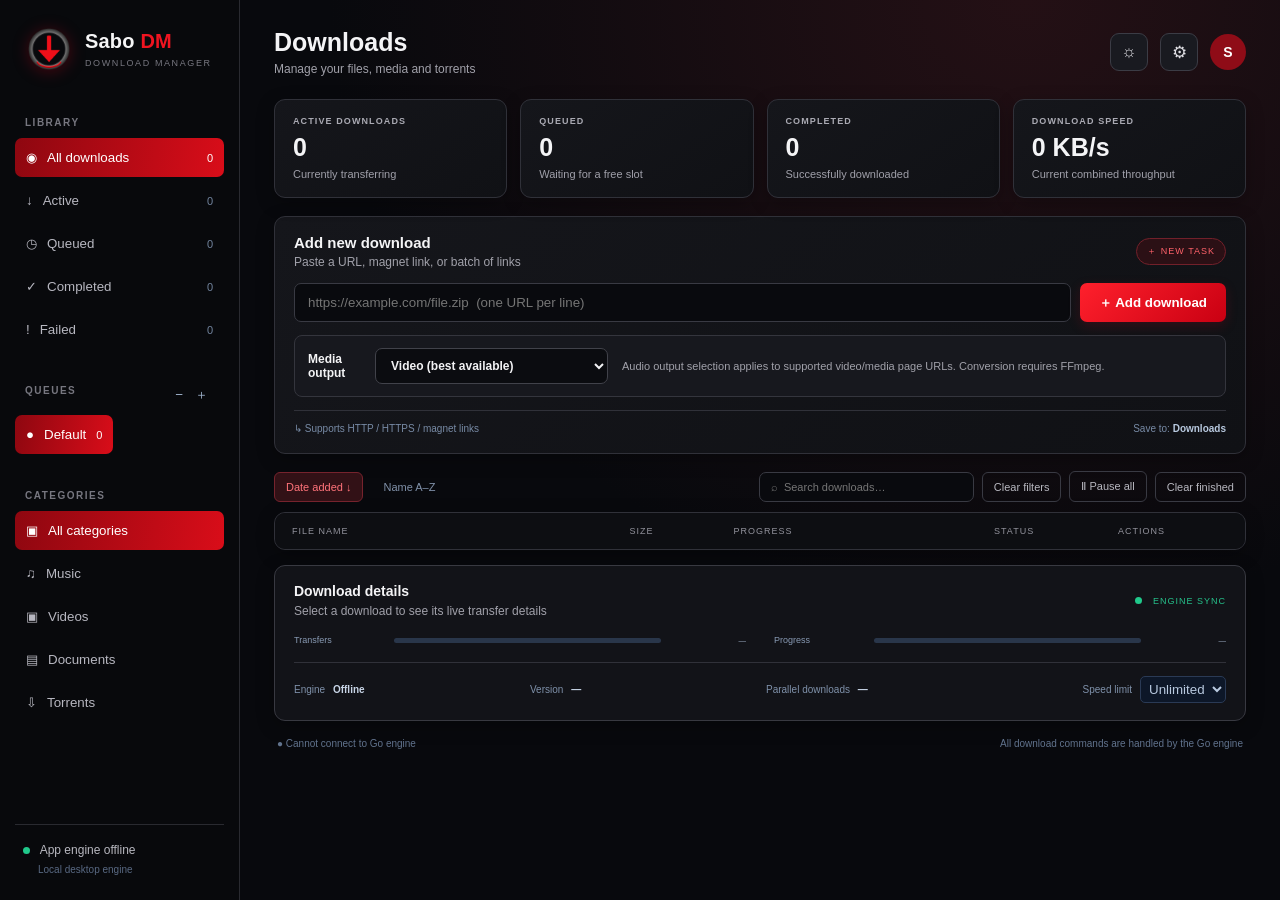
==== commit f10f2c00: "Fix previous issues and new version v.1.3.5" ====
--- a/ui-preview/index.html
+++ b/ui-preview/index.html
@@ -3,7 +3,7 @@
 <body>
 <div class="app">
   <aside class="sidebar">
-    <div class="brand"><img class="brand-logo" src="sabo-logo.png" alt="Sabo DM logo"><div><b><span class="brand-sabo">Sabo</span> <span class="brand-dm">DM</span></b><small>DOWNLOAD MANAGER</small></div></div>
+    <div class="brand"><img class="brand-logo" src="sabo-logo.png" alt="Sabo DM logo" onerror="this.hidden=true"><div><b><span class="brand-sabo">Sabo</span> <span class="brand-dm">DM</span></b><small>DOWNLOAD MANAGER</small></div></div>
     <div class="navlabel">LIBRARY</div>
     <button class="nav active" data-filter="all">◉ <span>All downloads</span><i id="allCount">0</i></button>
     <button class="nav" data-filter="active">↓ <span>Active</span><i id="activeCount">0</i></button>
@@ -23,7 +23,7 @@
   <main>
     <header><div><h1>Downloads</h1><p>Manage your files, media and torrents</p></div>
       <div class="header-actions"><button class="iconbtn" id="theme" title="Toggle theme" aria-label="Toggle theme">☼</button><button class="iconbtn" id="settings" title="Settings" aria-label="Settings">⚙</button><div class="avatar" title="Sabo DM">S</div>
-        <div class="window-controls" aria-label="Window controls"><button class="windowbtn" id="winMin" title="Minimize" aria-label="Minimize">−</button><button class="windowbtn" id="winMax" title="Maximize / Restore" aria-label="Maximize / Restore">□</button><button class="windowbtn close" id="winClose" title="Close to tray" aria-label="Close to tray">×</button></div>
+        
       </div>
     </header>
     <section class="stats"><article><small>ACTIVE DOWNLOADS</small><strong id="statActive">0</strong><span>Currently transferring</span></article><article><small>QUEUED</small><strong id="statQueued">0</strong><span>Waiting for a free slot</span></article><article><small>COMPLETED</small><strong id="statDone">0</strong><span>Successfully downloaded</span></article><article><small>DOWNLOAD SPEED</small><strong id="statSpeed">0 KB/s</strong><span>Current combined throughput</span></article></section>
--- a/ui-preview/style.css
+++ b/ui-preview/style.css
@@ -4,11 +4,6 @@
 .segment-mini{display:flex;gap:2px;margin-top:6px;height:4px;max-width:250px}.segment-mini i{display:block;position:relative;flex:1;min-width:2px;background:#29384e;border-radius:3px;overflow:hidden}.segment-mini i b{display:block;height:100%;background:#16c784;border-radius:3px}.light .segment-mini i{background:#d8e2ef}
 
 
-/* Native desktop window controls hosted inside the WebView2 dashboard. */
-.window-controls{display:flex;align-items:center;gap:4px;margin-left:10px;padding-left:10px;border-left:1px solid var(--line)}
-.windowbtn{width:34px;height:32px;border:1px solid var(--line);border-radius:7px;background:var(--surface);color:var(--text);font-size:19px;line-height:1;cursor:pointer;display:inline-flex;align-items:center;justify-content:center}
-.windowbtn:hover{background:var(--surface-hover)}
-.windowbtn.close:hover{background:#dc3545;border-color:#dc3545;color:white}
 .modal{position:fixed;inset:0;z-index:1000;background:#07101dcc;display:flex;align-items:center;justify-content:center;padding:20px}
 .modal.hidden{display:none}
 .modal-card{width:min(440px,100%);background:var(--panel);color:var(--text);border:1px solid var(--line);border-radius:16px;padding:22px;box-shadow:0 24px 80px #0008}
@@ -18,7 +13,6 @@
 .setting-row{display:flex;justify-content:space-between;align-items:center;gap:12px;margin:22px 0}
 .setting-row select{background:var(--surface);color:var(--text);border:1px solid var(--line);border-radius:8px;padding:8px}
 .modal-actions{display:flex;justify-content:flex-end}
-@media(max-width:760px){.window-controls{gap:2px;margin-left:4px;padding-left:4px}.windowbtn{width:29px;height:29px}}
 
 
 /* v1.3.1 visual cleanup: consistent surfaces, spacing and readable controls. */
@@ -85,7 +79,7 @@
 .nav{color:#b7b7c0}
 .nav.active{background:linear-gradient(100deg,#8e0710,#d90d19);color:#fff}
 .nav.active i{color:#fff}
-.nav:hover,.iconbtn:hover,.smallbtn:hover,.windowbtn:hover{border-color:#a8202b;color:#fff}
+.nav:hover,.iconbtn:hover,.smallbtn:hover{border-color:#a8202b;color:#fff}
 .navlabel{color:#777780}
 .stats article,.addpanel,.download-list,.detail{background:linear-gradient(145deg,#15161b,#101115);border-color:#303139;box-shadow:0 5px 18px #0004}
 .stats small{color:#aaaab3}
@@ -105,10 +99,8 @@
 .status{color:#ff626a}
 .status.done{color:#22c88a}
 .status.queued{color:#f0b54a}
-.actions button,.iconbtn,.windowbtn{background:#191a20;border-color:#3b3c45;color:#e0e0e5}
+.actions button,.iconbtn{background:#191a20;border-color:#3b3c45;color:#e0e0e5}
 .avatar{background:#8f0c17;color:#fff}
-.windowbtn.close{background:#a60b16;border-color:#cf1723;color:#fff}
-.windowbtn.close:hover{background:#e20e1d}
 .detail,.settings-modal,.modal{background:#121318;border-color:#383941}
 button,select{accent-color:#ed101b}
 .sidebar-bottom{border-color:#292a30;color:#b8b8c0}
@@ -156,3 +148,6 @@
  .listhead,.download-row{grid-template-columns:minmax(110px,2fr) 60px minmax(80px,1fr) 70px}
  .listhead>:nth-child(5),.download-row>:nth-child(5){display:none}
 }
+/* Close buttons inside modal dialogs are dialog controls, not desktop window controls. */
+.modal-head .windowbtn{width:32px;height:32px;border:1px solid var(--line);border-radius:8px;background:var(--surface);color:var(--text);font-size:19px;line-height:1;cursor:pointer;display:inline-flex;align-items:center;justify-content:center;flex:none}
+.modal-head .windowbtn:hover{background:var(--surface-hover)}
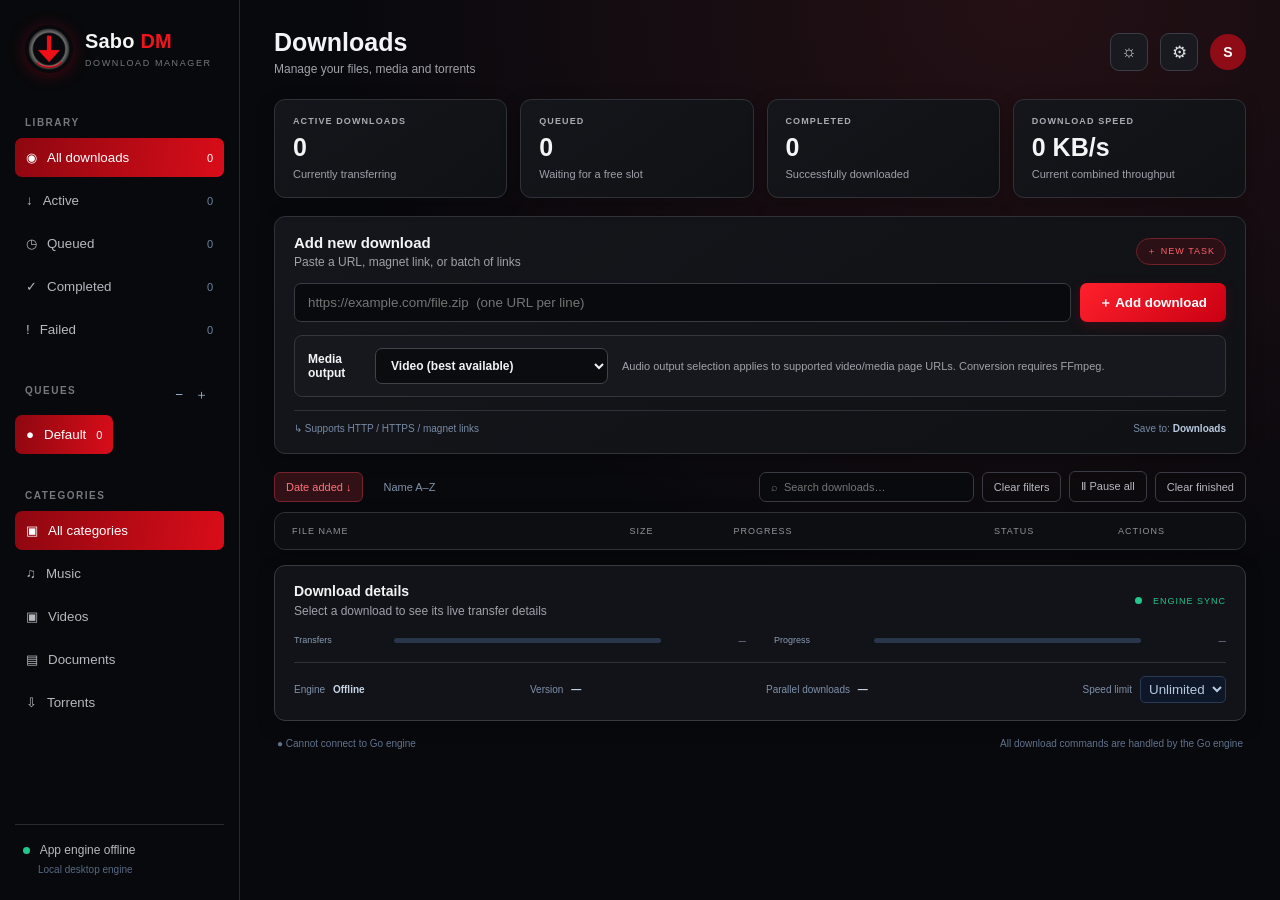
==== commit 26408216: "Fix previous issues and new version v.1.3.6" ====
--- a/ui-preview/index.html
+++ b/ui-preview/index.html
@@ -3,7 +3,7 @@
 <body>
 <div class="app">
   <aside class="sidebar">
-    <div class="brand"><img class="brand-logo" src="sabo-logo.png" alt="Sabo DM logo" onerror="this.hidden=true"><div><b><span class="brand-sabo">Sabo</span> <span class="brand-dm">DM</span></b><small>DOWNLOAD MANAGER</small></div></div>
+    <div class="brand"><img class="brand-logo" src="sabo-logo.png" alt="Sabo DM logo"><div><b><span class="brand-sabo">Sabo</span> <span class="brand-dm">DM</span></b><small>DOWNLOAD MANAGER</small></div></div>
     <div class="navlabel">LIBRARY</div>
     <button class="nav active" data-filter="all">◉ <span>All downloads</span><i id="allCount">0</i></button>
     <button class="nav" data-filter="active">↓ <span>Active</span><i id="activeCount">0</i></button>
@@ -21,9 +21,9 @@
     <div class="sidebar-bottom"><span class="dot"></span> <span id="engineStatus">Connecting to Sabo DM…</span><small>Local desktop engine</small></div>
   </aside>
   <main>
+    <div id="downloadNotice" class="download-notice" role="status" aria-live="polite"><img src="sabo-logo.png" alt=""><div class="notice-copy"><strong>Sabo DM</strong><span id="downloadNoticeText">Download started</span><small id="downloadNoticeName"></small></div><button id="downloadNoticeClose" type="button" aria-label="Dismiss">×</button></div>
     <header><div><h1>Downloads</h1><p>Manage your files, media and torrents</p></div>
       <div class="header-actions"><button class="iconbtn" id="theme" title="Toggle theme" aria-label="Toggle theme">☼</button><button class="iconbtn" id="settings" title="Settings" aria-label="Settings">⚙</button><div class="avatar" title="Sabo DM">S</div>
-        
       </div>
     </header>
     <section class="stats"><article><small>ACTIVE DOWNLOADS</small><strong id="statActive">0</strong><span>Currently transferring</span></article><article><small>QUEUED</small><strong id="statQueued">0</strong><span>Waiting for a free slot</span></article><article><small>COMPLETED</small><strong id="statDone">0</strong><span>Successfully downloaded</span></article><article><small>DOWNLOAD SPEED</small><strong id="statSpeed">0 KB/s</strong><span>Current combined throughput</span></article></section>
--- a/ui-preview/style.css
+++ b/ui-preview/style.css
@@ -4,6 +4,7 @@
 .segment-mini{display:flex;gap:2px;margin-top:6px;height:4px;max-width:250px}.segment-mini i{display:block;position:relative;flex:1;min-width:2px;background:#29384e;border-radius:3px;overflow:hidden}.segment-mini i b{display:block;height:100%;background:#16c784;border-radius:3px}.light .segment-mini i{background:#d8e2ef}
 
 
+/* Native desktop window controls hosted inside the WebView2 dashboard. */
 .modal{position:fixed;inset:0;z-index:1000;background:#07101dcc;display:flex;align-items:center;justify-content:center;padding:20px}
 .modal.hidden{display:none}
 .modal-card{width:min(440px,100%);background:var(--panel);color:var(--text);border:1px solid var(--line);border-radius:16px;padding:22px;box-shadow:0 24px 80px #0008}
@@ -13,6 +14,7 @@
 .setting-row{display:flex;justify-content:space-between;align-items:center;gap:12px;margin:22px 0}
 .setting-row select{background:var(--surface);color:var(--text);border:1px solid var(--line);border-radius:8px;padding:8px}
 .modal-actions{display:flex;justify-content:flex-end}
+
 
 
 /* v1.3.1 visual cleanup: consistent surfaces, spacing and readable controls. */
@@ -148,6 +150,11 @@
  .listhead,.download-row{grid-template-columns:minmax(110px,2fr) 60px minmax(80px,1fr) 70px}
  .listhead>:nth-child(5),.download-row>:nth-child(5){display:none}
 }
-/* Close buttons inside modal dialogs are dialog controls, not desktop window controls. */
-.modal-head .windowbtn{width:32px;height:32px;border:1px solid var(--line);border-radius:8px;background:var(--surface);color:var(--text);font-size:19px;line-height:1;cursor:pointer;display:inline-flex;align-items:center;justify-content:center;flex:none}
-.modal-head .windowbtn:hover{background:var(--surface-hover)}
+
+/* v1.3.5 fixes: embedded brand mark and compact IDM-style start notification. */
+.download-notice{position:fixed;z-index:1200;right:24px;bottom:24px;width:min(390px,calc(100vw - 32px));display:flex;align-items:center;gap:12px;padding:13px 14px;background:linear-gradient(135deg,#1b1115,#101115);border:1px solid #9e1b27;border-radius:14px;box-shadow:0 18px 55px #000b;opacity:0;transform:translateY(16px) scale(.98);pointer-events:none;transition:opacity .2s,transform .2s}
+.download-notice.show{opacity:1;transform:none;pointer-events:auto}
+.download-notice>img{width:42px;height:42px;object-fit:contain;flex:none;border-radius:50%;background:#08090c}
+.notice-copy{display:flex;flex-direction:column;gap:3px;min-width:0;flex:1}.notice-copy strong{font-size:13px;color:#fff}.notice-copy span{font-size:12px;color:#ff555f}.notice-copy small{font-size:11px;color:#b5b5bd;white-space:nowrap;overflow:hidden;text-overflow:ellipsis}
+.download-notice button{width:26px;height:26px;border:1px solid #414149;border-radius:7px;background:#24242b;color:#eee;cursor:pointer}
+.brand-logo{display:block;flex:none;background:#08090c;border-radius:50%;object-fit:contain;image-rendering:auto}
